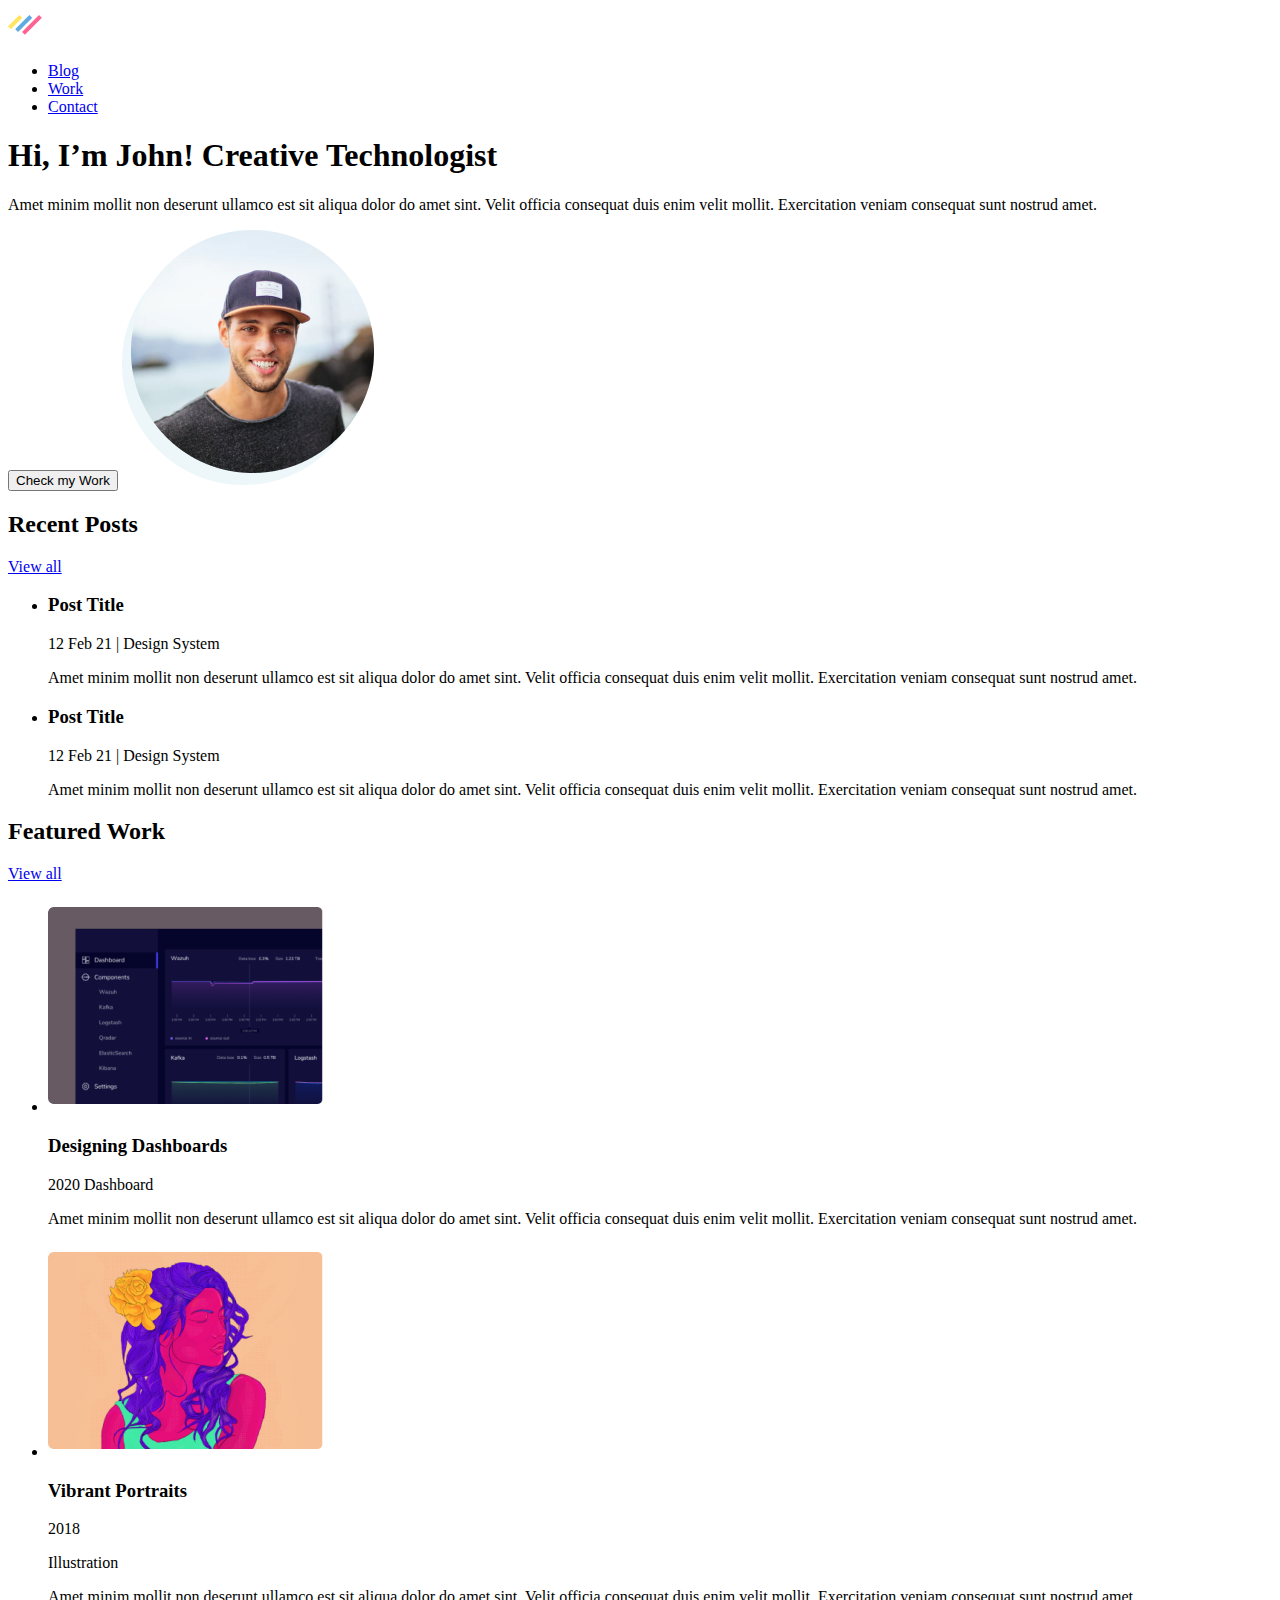
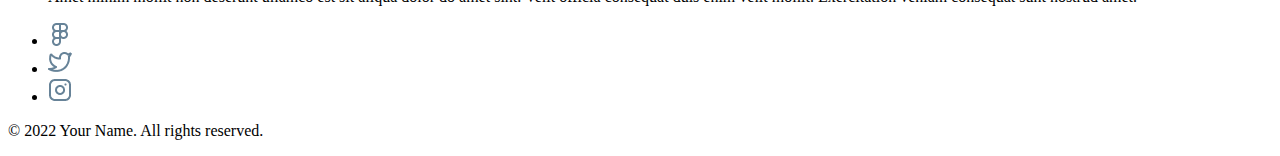
==== index.html @ 07242270 "update" ====
<!DOCTYPE html>
<html lang="en">
  <head>
    <meta charset="UTF-8" />
    <meta http-equiv="X-UA-Compatible" content="IE=edge" />
    <meta name="viewport" content="width=device-width, initial-scale=1.0" />
    <title>Portfolio</title>
  </head>

  <body>
    <!-- Header -->
    <header>
      <a href="./index.html">
        <img src="./images/logo/logo.png" alt="Site logo" />
      </a>
      <nan>
        <ul>
          <li>
            <a href="./blog.html">Blog</a>
          </li>
          <li>
            <a href="./work.html">Work</a>
          </li>
          <li>
            <a href="#">Contact</a>
          </li>
        </ul>
      </nan>
    </header>
    <!-- Main -->
    <main>
      <!-- Hero -->
      <section>
        <h1>Hi, I’m John! Creative Technologist</h1>
        <p>
          Amet minim mollit non deserunt ullamco est sit aliqua dolor do amet
          sint. Velit officia consequat duis enim velit mollit. Exercitation
          veniam consequat sunt nostrud amet.
        </p>
        <button type="button">Check my Work</button>
        <img src="./images/hero/photo.png" alt="my photo" width="252" height="255" />
      </section>
      <!-- Posts secion -->
      <section>
        <h2>Recent Posts</h2>
        <a href="./blog.html">View all</a>
        <div>
          <ul>
          <li>
            <h3>Post Title</h3>
            <time datetime="2021-02-12">12 Feb 21</time>
            <span>&#124</span>
            <span>Design System</span>
            <p>
              Amet minim mollit non deserunt ullamco est sit aliqua dolor do
              amet sint. Velit officia consequat duis enim velit mollit.
              Exercitation veniam consequat sunt nostrud amet.
            </p>
          </li>
          <li>
            <h3>Post Title</h3>
            <time datetime="2021-02-12">12 Feb 21</time>
            <span>&#124</span>
            <span>Design System</span>
            <p>
              Amet minim mollit non deserunt ullamco est sit aliqua dolor do
              amet sint. Velit officia consequat duis enim velit mollit.
              Exercitation veniam consequat sunt nostrud amet.
            </p>
          </li>
        </ul>
        </div>
      </section>
      <!-- Work section-->
      <section>
        <h2>Featured Work</h2>
        <a href="./work.html">View all</a>
        <ul>
          <li>
            <img src="./images/work/work-one.png" alt="examples work" width="275" height="213"/>
            <div>
               <h3>Designing Dashboards</h3>
               <p>
                  <time datetime="2020">2020</time>
                  <span>Dashboard</span>
               </p>
            <p>
              Amet minim mollit non deserunt ullamco est sit aliqua dolor do
              amet sint. Velit officia consequat duis enim velit mollit.
              Exercitation veniam consequat sunt nostrud amet.
            </p>
            </div>
          </li>
          <li>
            <img src="./images/work/work-two.png" alt="examples work" width="275" height="213"/>
            <div>
              <h3>Vibrant Portraits</h3>
              <time datetime="2018">2018</time>
              <p>Illustration</p>
              <p>
                Amet minim mollit non deserunt ullamco est sit aliqua dolor do
                amet sint. Velit officia consequat duis enim velit mollit.
                Exercitation veniam consequat sunt nostrud amet.
            </p>
            </div>
          </li>
        </ul>
      </section>
    </main>
    <!-- Footer -->
    <footer>
      <ul>
        <li>
          <a href="http://figma.com" target="_blank" rel="noopener noreferrer">
            <img src="images/social-icon/figma.png" alt="icon figma">
          </a>
        </li>
        <li>
          <a href="http://twitter.com" target="_blank" rel="noopener noreferrer">
            <img src="images/social-icon/twitter.png" alt="icon twitter">
          </a>
        </li>
        <li>
          <a href="http://instagram.com" target="_blank" rel="noopener noreferrer">
            <img src="images/social-icon/instagram.png" alt="icon instagram">
          </a>
        </li>
      </ul>
      <p>&copy 2022 Your Name. All rights reserved.</p>
    </footer>
  </body>
</html>
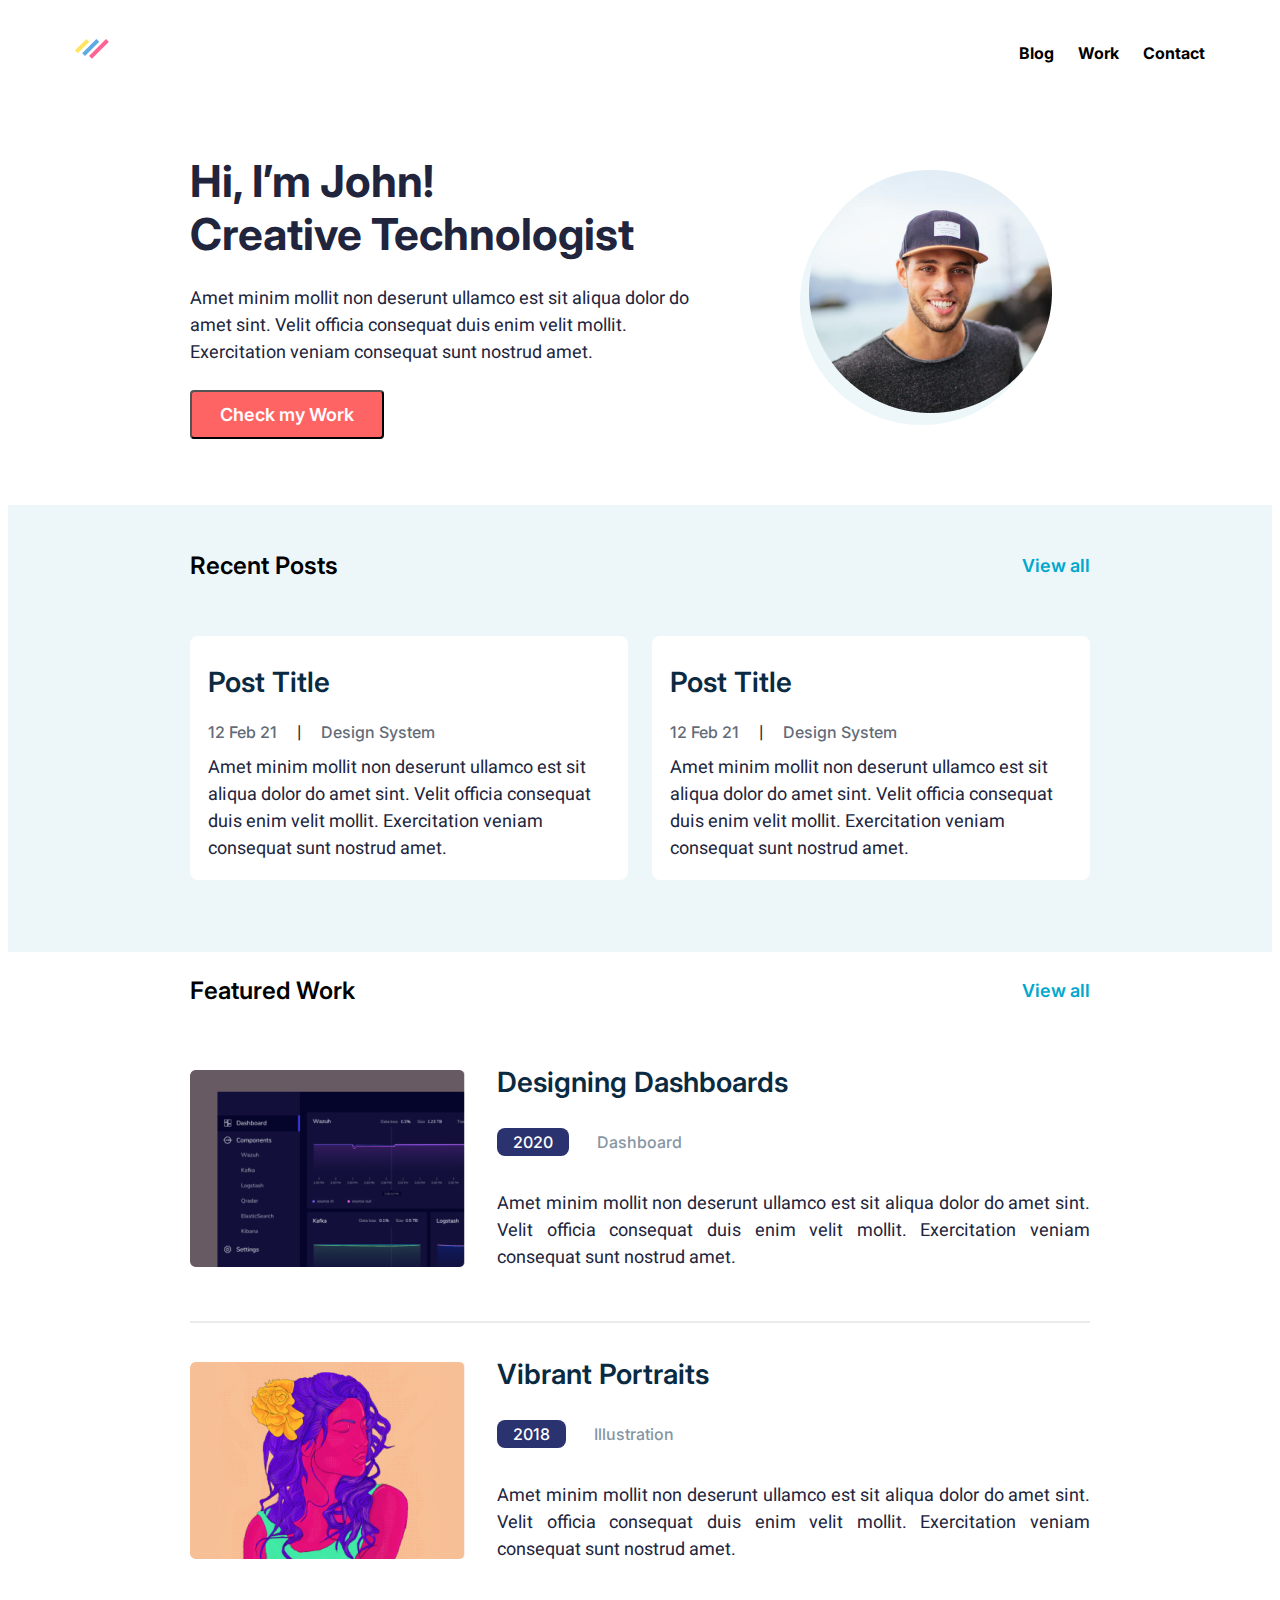
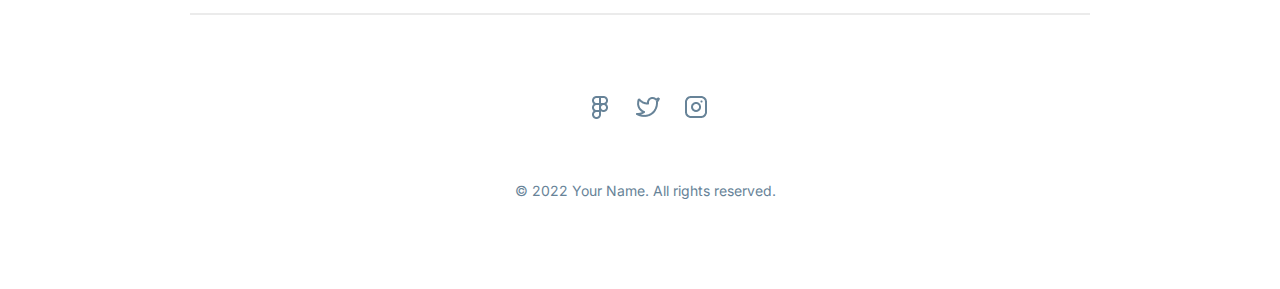
==== commit 75b09f7e: "position" ====
--- a/index.html
+++ b/index.html
@@ -1,132 +1,165 @@
 <!DOCTYPE html>
 <html lang="en">
-  <head>
-    <meta charset="UTF-8" />
-    <meta http-equiv="X-UA-Compatible" content="IE=edge" />
-    <meta name="viewport" content="width=device-width, initial-scale=1.0" />
-    <title>Portfolio</title>
-  </head>
 
-  <body>
-    <!-- Header -->
-    <header>
-      <a href="./index.html">
-        <img src="./images/logo/logo.png" alt="Site logo" />
-      </a>
-      <nan>
-        <ul>
+<head>
+  <meta charset="UTF-8" />
+  <meta http-equiv="X-UA-Compatible" content="IE=edge" />
+  <meta name="viewport" content="width=device-width, initial-scale=1.0" />
+  <title>Portfolio</title>
+  <link rel="preconnect" href="https://fonts.googleapis.com">
+  <link rel="preconnect" href="https://fonts.gstatic.com" crossorigin>
+  <link href="https://fonts.googleapis.com/css2?family=Heebo&family=Inter:wght@400;500;600;700&display=swap"
+    rel="stylesheet">
+  <link rel="stylesheet" href="./css/styles.css">
+</head>
+
+<body>
+  <!-- Header -->
+  <header class="header">
+    <div class="header-container">
+      <div class="header-left">
+        <a href="./index.html">
+          <img  class="logo" src="./images/logo/logo.png" alt="Site logo" />
+        </a>
+      </div>
+      <div class="header-right">
+        <nav class="menu">
+          <ul class="menu-list">
+            <li class="menu-item">
+              <a class="menu-link" href="./blog.html">Blog</a>
+            </li>
+            <li class="menu-item" class="menu-item">
+              <a class="menu-link" href="./work.html">Work</a>
+            </li>
+            <li class="menu-item">
+              <a class="menu-link" href="#">Contact</a>
+            </li>
+          </ul>
+        </nav>
+      </div>
+    </div>
+  </header>
+  <!-- Main -->
+  <main>
+    <!-- Hero -->
+      <div class="container">
+        <section class="hero">
+          <div class="hero-content">
+            <h1 class="hero-title">Hi, I’m John!<br/> Creative Technologist</h1>
+            <p class="hero-text">
+              Amet minim mollit non deserunt ullamco est sit aliqua dolor do amet
+              sint. Velit officia consequat duis enim velit mollit. Exercitation
+              veniam consequat sunt nostrud amet.
+            </p>
+            <button class="hero-btn" type="button">Check my Work</button>
+          </div>
+          <div class="hero-img"><img src="./images/hero/photo.png" alt="my photo" width="252" height="255" /></div>
+        </section>
+      </div>
+    <!-- Posts section -->
+    <section class="posts">
+      <div class="container">
+          <div class="posts-header">
+            <h2 class="posts-title">Recent Posts</h2>
+            <a class="post-link" href="./blog.html">View all</a>
+          </div>      
+          <ul class="posts-list">
+            <div class="post">
+              <li>
+                <h3 class="post-title">Post Title</h3>
+                <time class="post-time" datetime="2021-02-12">12 Feb 21</time>
+                <span>&#124</span>
+                <span class="post-type">Design System</span>
+                <p class="post-content">
+                  Amet minim mollit non deserunt ullamco est sit aliqua dolor do
+                  amet sint. Velit officia consequat duis enim velit mollit.
+                  Exercitation veniam consequat sunt nostrud amet.
+                </p>
+              </li>
+            </div>
+            <div class="post modifier">
+              <li>
+                <h3 class="post-title">Post Title</h3>
+                <time class="post-time" datetime="2021-02-12">12 Feb 21</time>
+                <span>&#124</span>
+                <span class="post-type">Design System</span>
+                <p class="post-content">
+                  Amet minim mollit non deserunt ullamco est sit aliqua dolor do
+                  amet sint. Velit officia consequat duis enim velit mollit.
+                  Exercitation veniam consequat sunt nostrud amet.
+                </p>
+              </li>
+            </div>
+          </ul>
+      </div>
+    </section>
+    <!-- Work section-->
+    <section class="works">
+      <div class="container">
+        <div class="works-header">
+          <h2 class="works-title">Featured Work</h2>
+          <a class="works-link" href="./work.html">View all</a>
+        </div>
+        <ul class="works-list">
+          <li class="work-item">
+            <img class="card-img" src="./images/work/work-one.png" alt="examples work" width="275" height="213" />
+              <div class="work-card">
+                <h3 class="card-title">Designing Dashboards</h3>
+                <p>
+                  <time class="card-date" datetime="2020">2020</time>
+                  <span class="card-type">Dashboard</span>
+                </p>
+                <p class="card-content">
+                  Amet minim mollit non deserunt ullamco est sit aliqua dolor do
+                  amet sint. Velit officia consequat duis enim velit mollit.
+                  Exercitation veniam consequat sunt nostrud amet.
+                </p>
+              </div>
+          </li>
+          <li class="work-item">
+            <img class="card-img" src="./images/work/work-two.png" alt="examples work" width="275" height="213" />
+              <div class="work-card">
+                <h3 class="card-title">Vibrant Portraits</h3>
+                <p>
+                  <time class="card-date" datetime="2018">2018</time>
+                  <span class="card-type">Illustration</span>
+                </p>
+                <p class="card-content">
+                  Amet minim mollit non deserunt ullamco est sit aliqua dolor do
+                  amet sint. Velit officia consequat duis enim velit mollit.
+                  Exercitation veniam consequat sunt nostrud amet.
+                </p>
+              </div>
+          </li>
+        </ul>
+      </div>
+    </section>
+  </main>
+  <!-- Footer -->
+  <footer class="footer">
+    <div class="container">
+      <div class="social">
+        <ul class="social-list">
           <li>
-            <a href="./blog.html">Blog</a>
+            <a class="social-link" href="http://figma.com" target="_blank" rel="noopener noreferrer">
+              <img src="images/social-icon/figma.png" alt="icon figma">
+            </a>
           </li>
           <li>
-            <a href="./work.html">Work</a>
+            <a class="social-link" href="http://twitter.com" target="_blank" rel="noopener noreferrer">
+              <img src="images/social-icon/twitter.png" alt="icon twitter">
+            </a>
           </li>
           <li>
-            <a href="#">Contact</a>
+            <a class="social-link" href="http://instagram.com" target="_blank" rel="noopener noreferrer">
+              <img src="images/social-icon/instagram.png" alt="icon instagram">
+            </a>
           </li>
         </ul>
-      </nan>
-    </header>
-    <!-- Main -->
-    <main>
-      <!-- Hero -->
-      <section>
-        <h1>Hi, I’m John! Creative Technologist</h1>
-        <p>
-          Amet minim mollit non deserunt ullamco est sit aliqua dolor do amet
-          sint. Velit officia consequat duis enim velit mollit. Exercitation
-          veniam consequat sunt nostrud amet.
-        </p>
-        <button type="button">Check my Work</button>
-        <img src="./images/hero/photo.png" alt="my photo" width="252" height="255" />
-      </section>
-      <!-- Posts secion -->
-      <section>
-        <h2>Recent Posts</h2>
-        <a href="./blog.html">View all</a>
-        <div>
-          <ul>
-          <li>
-            <h3>Post Title</h3>
-            <time datetime="2021-02-12">12 Feb 21</time>
-            <span>&#124</span>
-            <span>Design System</span>
-            <p>
-              Amet minim mollit non deserunt ullamco est sit aliqua dolor do
-              amet sint. Velit officia consequat duis enim velit mollit.
-              Exercitation veniam consequat sunt nostrud amet.
-            </p>
-          </li>
-          <li>
-            <h3>Post Title</h3>
-            <time datetime="2021-02-12">12 Feb 21</time>
-            <span>&#124</span>
-            <span>Design System</span>
-            <p>
-              Amet minim mollit non deserunt ullamco est sit aliqua dolor do
-              amet sint. Velit officia consequat duis enim velit mollit.
-              Exercitation veniam consequat sunt nostrud amet.
-            </p>
-          </li>
-        </ul>
-        </div>
-      </section>
-      <!-- Work section-->
-      <section>
-        <h2>Featured Work</h2>
-        <a href="./work.html">View all</a>
-        <ul>
-          <li>
-            <img src="./images/work/work-one.png" alt="examples work" width="275" height="213"/>
-            <div>
-               <h3>Designing Dashboards</h3>
-               <p>
-                  <time datetime="2020">2020</time>
-                  <span>Dashboard</span>
-               </p>
-            <p>
-              Amet minim mollit non deserunt ullamco est sit aliqua dolor do
-              amet sint. Velit officia consequat duis enim velit mollit.
-              Exercitation veniam consequat sunt nostrud amet.
-            </p>
-            </div>
-          </li>
-          <li>
-            <img src="./images/work/work-two.png" alt="examples work" width="275" height="213"/>
-            <div>
-              <h3>Vibrant Portraits</h3>
-              <time datetime="2018">2018</time>
-              <p>Illustration</p>
-              <p>
-                Amet minim mollit non deserunt ullamco est sit aliqua dolor do
-                amet sint. Velit officia consequat duis enim velit mollit.
-                Exercitation veniam consequat sunt nostrud amet.
-            </p>
-            </div>
-          </li>
-        </ul>
-      </section>
-    </main>
-    <!-- Footer -->
-    <footer>
-      <ul>
-        <li>
-          <a href="http://figma.com" target="_blank" rel="noopener noreferrer">
-            <img src="images/social-icon/figma.png" alt="icon figma">
-          </a>
-        </li>
-        <li>
-          <a href="http://twitter.com" target="_blank" rel="noopener noreferrer">
-            <img src="images/social-icon/twitter.png" alt="icon twitter">
-          </a>
-        </li>
-        <li>
-          <a href="http://instagram.com" target="_blank" rel="noopener noreferrer">
-            <img src="images/social-icon/instagram.png" alt="icon instagram">
-          </a>
-        </li>
-      </ul>
-      <p>&copy 2022 Your Name. All rights reserved.</p>
-    </footer>
-  </body>
-</html>
+      </div>
+      <p class="copirait">&copy 2022 Your Name. All rights reserved.</p>
+    </div>
+  </footer>
+</body>
+
+</html>--- a/css/styles.css
+++ b/css/styles.css
@@ -0,0 +1,257 @@
+ul {
+  list-style: none;
+}
+
+a {
+  text-decoration: none;
+}
+body {
+  font-family: "Heebo";
+  font-size: 18px;
+  line-height: 1.5;
+
+  color: #21243d;
+}
+
+.container {
+  max-width: 900px;
+  padding: 0px 15px;
+  margin: 0px auto;
+}
+/* Header */
+.header-container {
+  display: flex;
+  justify-content: space-between;
+  align-items: center;
+  max-width: 1130px;
+  padding: 0px 15px;
+  margin: 0px auto;
+}
+
+.header-right {
+  display: flex;
+  justify-content: flex-end;
+}
+.menu-list {
+  display: flex;
+  padding-left: 0px;
+  margin: 0px;
+}
+
+.logo {
+  margin: 24px 0px;
+}
+
+.menu-link {
+  font-family: "Inter", sans-serif;
+  font-weight: 700;
+  font-size: 16px;
+  line-height: 1.8;
+
+  color: #000000;
+  padding-left: 24px;
+}
+/* Hero */
+.hero {
+  display: flex;
+  justify-content: space-between;
+}
+
+.hero-title {
+  font-family: "Inter", sans-serif;
+  font-weight: 700;
+  font-size: 44px;
+  line-height: 1.2;
+  margin: 57px 0px 0px 0px;
+}
+
+.hero-text {
+  line-height: 1.5;
+  padding-right: 25px;
+  margin: 24px 0px;
+}
+
+.hero-img {
+  padding: 32px 38px;
+  margin: 40px 0px 40px 24px;
+}
+
+.hero-btn {
+  font-family: "Inter";
+  font-size: 18px;
+  font-weight: 600;
+  line-height: 2.2;
+
+  color: #ffffff;
+  background-color: #ff6464;
+  border-radius: 4px;
+  padding: 3px 28px;
+}
+/* Posts */
+.posts {
+  background: #edf7fa;
+}
+
+.posts-title {
+  font-family: "Inter";
+  font-weight: 600;
+  font-size: 24px;
+  line-height: 1.6px;
+  color: #000000;
+}
+
+.posts-header {
+  display: flex;
+  justify-content: space-between;
+  align-items: center;
+  padding-top: 40px;
+}
+
+.post-link {
+  font-family: "Inter";
+  font-weight: 600;
+  font-size: 18px;
+  line-height: 2.2;
+  color: #00a8cc;
+}
+
+.posts-list {
+  display: flex;
+  justify-content: space-around;
+  padding: 0px;
+}
+
+.post {
+  background: #ffffff;
+  border: 2px solid #ffffff;
+  border-radius: 8px;
+
+  margin: 32px 24px 72px 0px;
+}
+
+.modifier {
+  margin-right: 0px;
+}
+
+.post-title {
+  font-family: "Inter";
+  font-weight: 600;
+  font-size: 28px;
+  line-height: 1.5%;
+
+  color: #0a2a42;
+  padding: 16px 16px 8px 16px;
+}
+.post-time,
+.post-type {
+  font-family: "Inter";
+  font-weight: 500;
+  font-size: 16px;
+  line-height: 1.5;
+
+  color: #636b78;
+  padding: 8px 16px;
+}
+
+.post-content {
+  padding: 8px 16px 16px 16px;
+  margin: 0px;
+}
+
+/* Work */
+.works-header {
+  display: flex;
+  justify-content: space-between;
+  align-items: center;
+}
+
+.works-title {
+  font-family: "Inter";
+  font-weight: 600;
+  font-size: 24px;
+  line-height: 1.6px;
+  color: #000000;
+}
+
+.works-link {
+  font-family: "Inter";
+  font-weight: 600;
+  font-size: 18px;
+  line-height: 2.2;
+  color: #00a8cc;
+}
+
+.works-list {
+    padding: 0px;
+}
+
+.work-item {
+  display: flex;
+  box-shadow: 0px 2px 0px rgba(0, 0, 0, 0.08);
+}
+.work-card {
+  margin: 16px 0px 16px 24px;
+}
+
+.card-img {
+  padding-top: 33px;
+}
+
+.card-title {
+  font-family: "Inter";
+  font-weight: 600;
+  font-size: 28px;
+  color: #0a2a42;
+  padding: 16px 8px 8px 8px;
+  margin: 0px;
+}
+.card-date {
+  font-family: "Inter";
+  font-weight: 500;
+  font-size: 16px;
+  color: #ffffff;
+  background-color: #2a326f;
+  border-radius: 8px;
+  padding: 4px 16px;
+  margin: 8px 0px 8px 8px;
+}
+.card-type {
+  font-family: "Inter";
+  font-weight: 500;
+  font-size: 16px;
+  color: #8695a4;
+  margin-left: 24px;
+}
+.card-content {
+  padding: 16px 0px 16px 8px;
+  text-align: justify;
+}
+
+/* Footer */
+.social {
+  display: flex;
+  justify-content: center;
+  align-items: center;
+  margin-top: 64px;
+}
+
+.social-list {
+  display: flex;
+}
+
+.social-link {
+  margin-right: 24px;
+}
+
+.copirait {
+  font-family: "Inter";
+  font-size: 14px;
+  line-height: 1.2;
+  text-align: center;
+
+  color: #678398;
+
+  padding-top: 24px;
+  padding-bottom: 75px;
+  margin-left: 10px;
+}
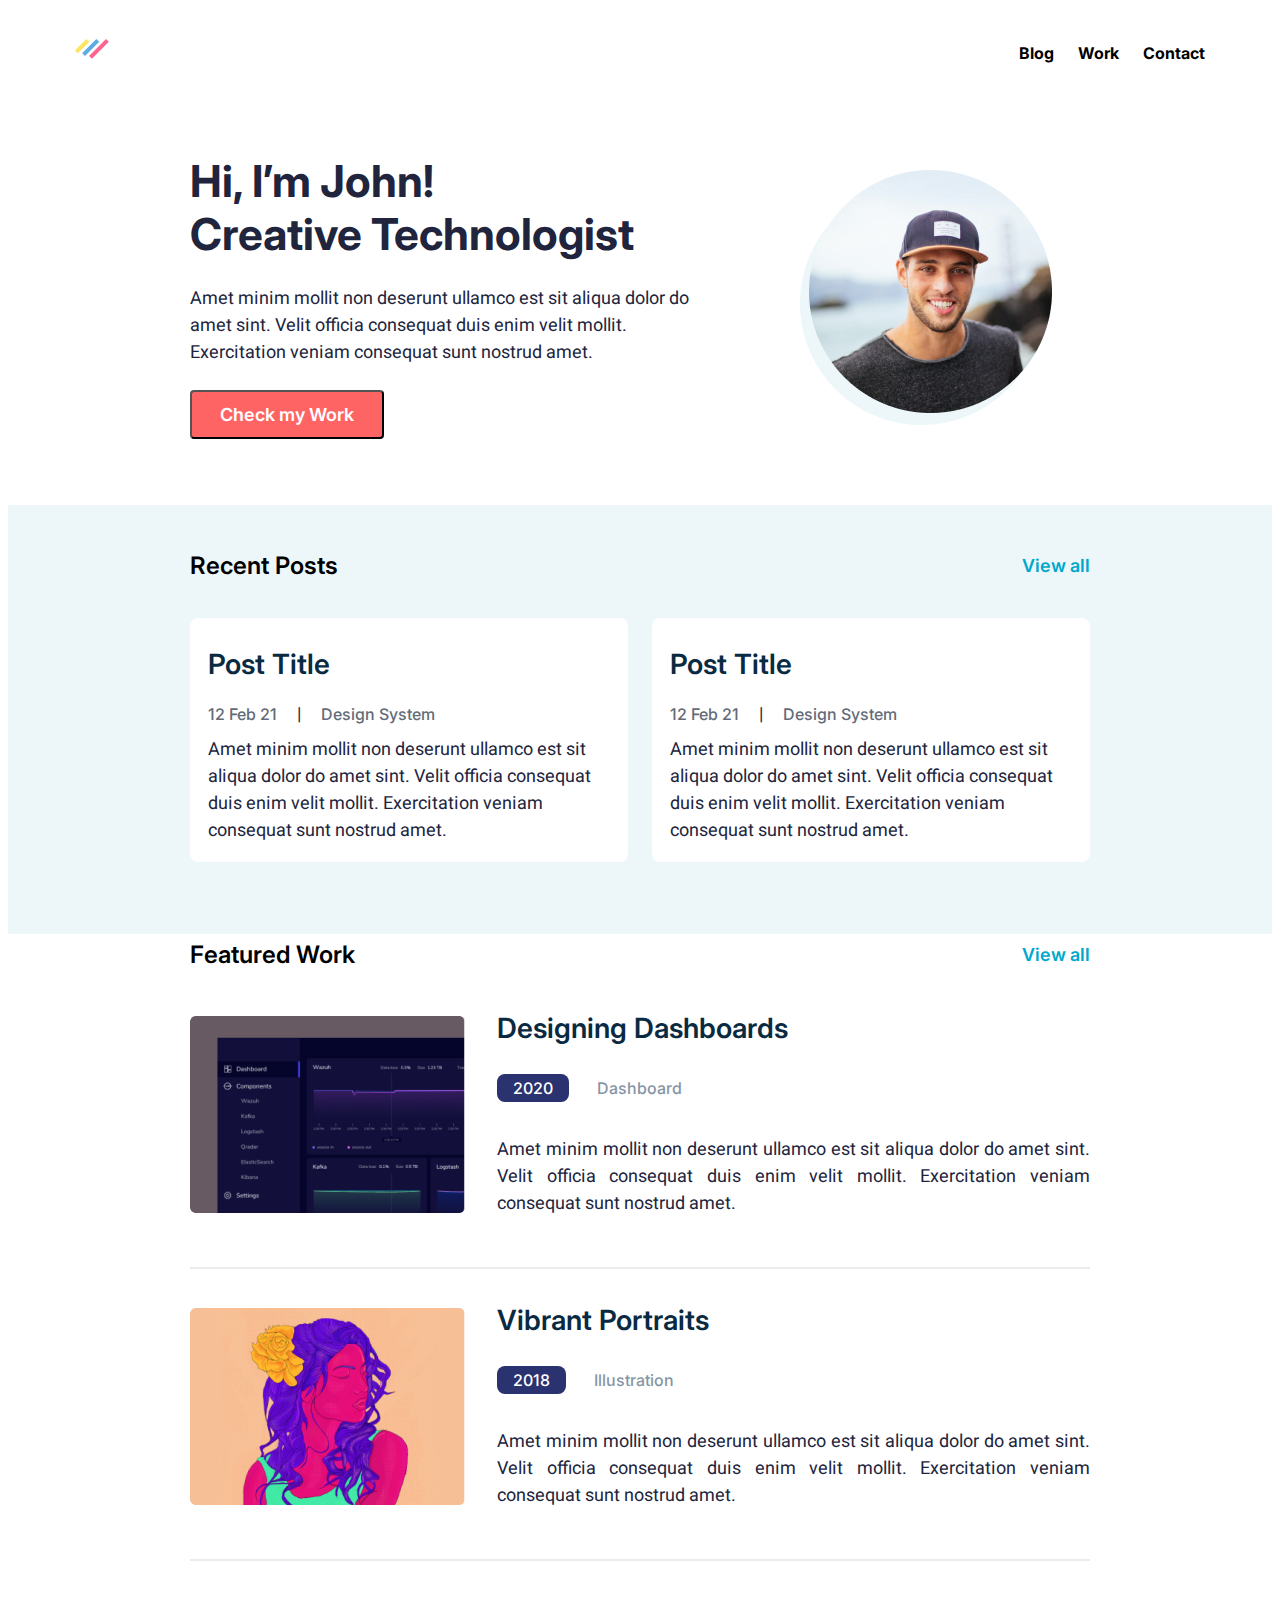
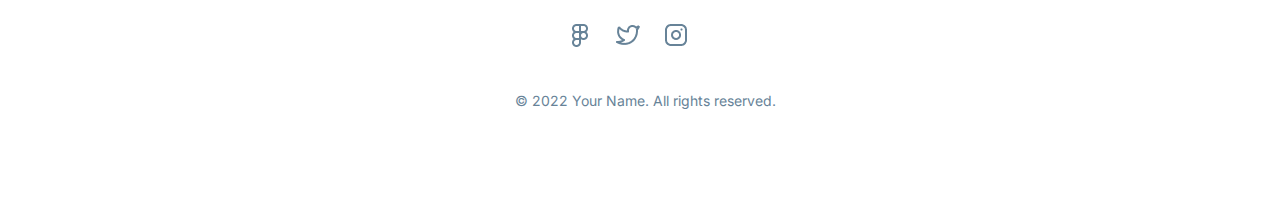
==== commit 5c843e00: "layout word and blog" ====
--- a/index.html
+++ b/index.html
@@ -51,7 +51,9 @@
               sint. Velit officia consequat duis enim velit mollit. Exercitation
               veniam consequat sunt nostrud amet.
             </p>
-            <button class="hero-btn" type="button">Check my Work</button>
+            <form action="work.html" target="_blank">
+              <button class="hero-btn">Check my Work</button>
+            </form>
           </div>
           <div class="hero-img"><img src="./images/hero/photo.png" alt="my photo" width="252" height="255" /></div>
         </section>
--- a/css/styles.css
+++ b/css/styles.css
@@ -1,5 +1,7 @@
 ul {
   list-style: none;
+  padding: 0px;
+  margin: 0px;
 }
 
 a {
@@ -50,6 +52,10 @@
 
   color: #000000;
   padding-left: 24px;
+}
+
+.current {
+  color: #ff6464;
 }
 /* Hero */
 .hero {
@@ -81,6 +87,7 @@
   font-size: 18px;
   font-weight: 600;
   line-height: 2.2;
+  cursor: pointer;
 
   color: #ffffff;
   background-color: #ff6464;
@@ -182,7 +189,7 @@
 }
 
 .works-list {
-    padding: 0px;
+  padding: 0px;
 }
 
 .work-item {
@@ -255,3 +262,19 @@
   padding-bottom: 75px;
   margin-left: 10px;
 }
+
+/* LINK WORK */
+.work-title,
+.blog-title {
+  font-family: "Inter";
+  font-weight: 700;
+  font-size: 40px;
+  line-height: 1;
+  padding-left: 16px;
+}
+/* Blog */
+.blog-container {
+  max-width: 800px;
+  padding: 0px 15px;
+  margin: 0 auto;
+}
